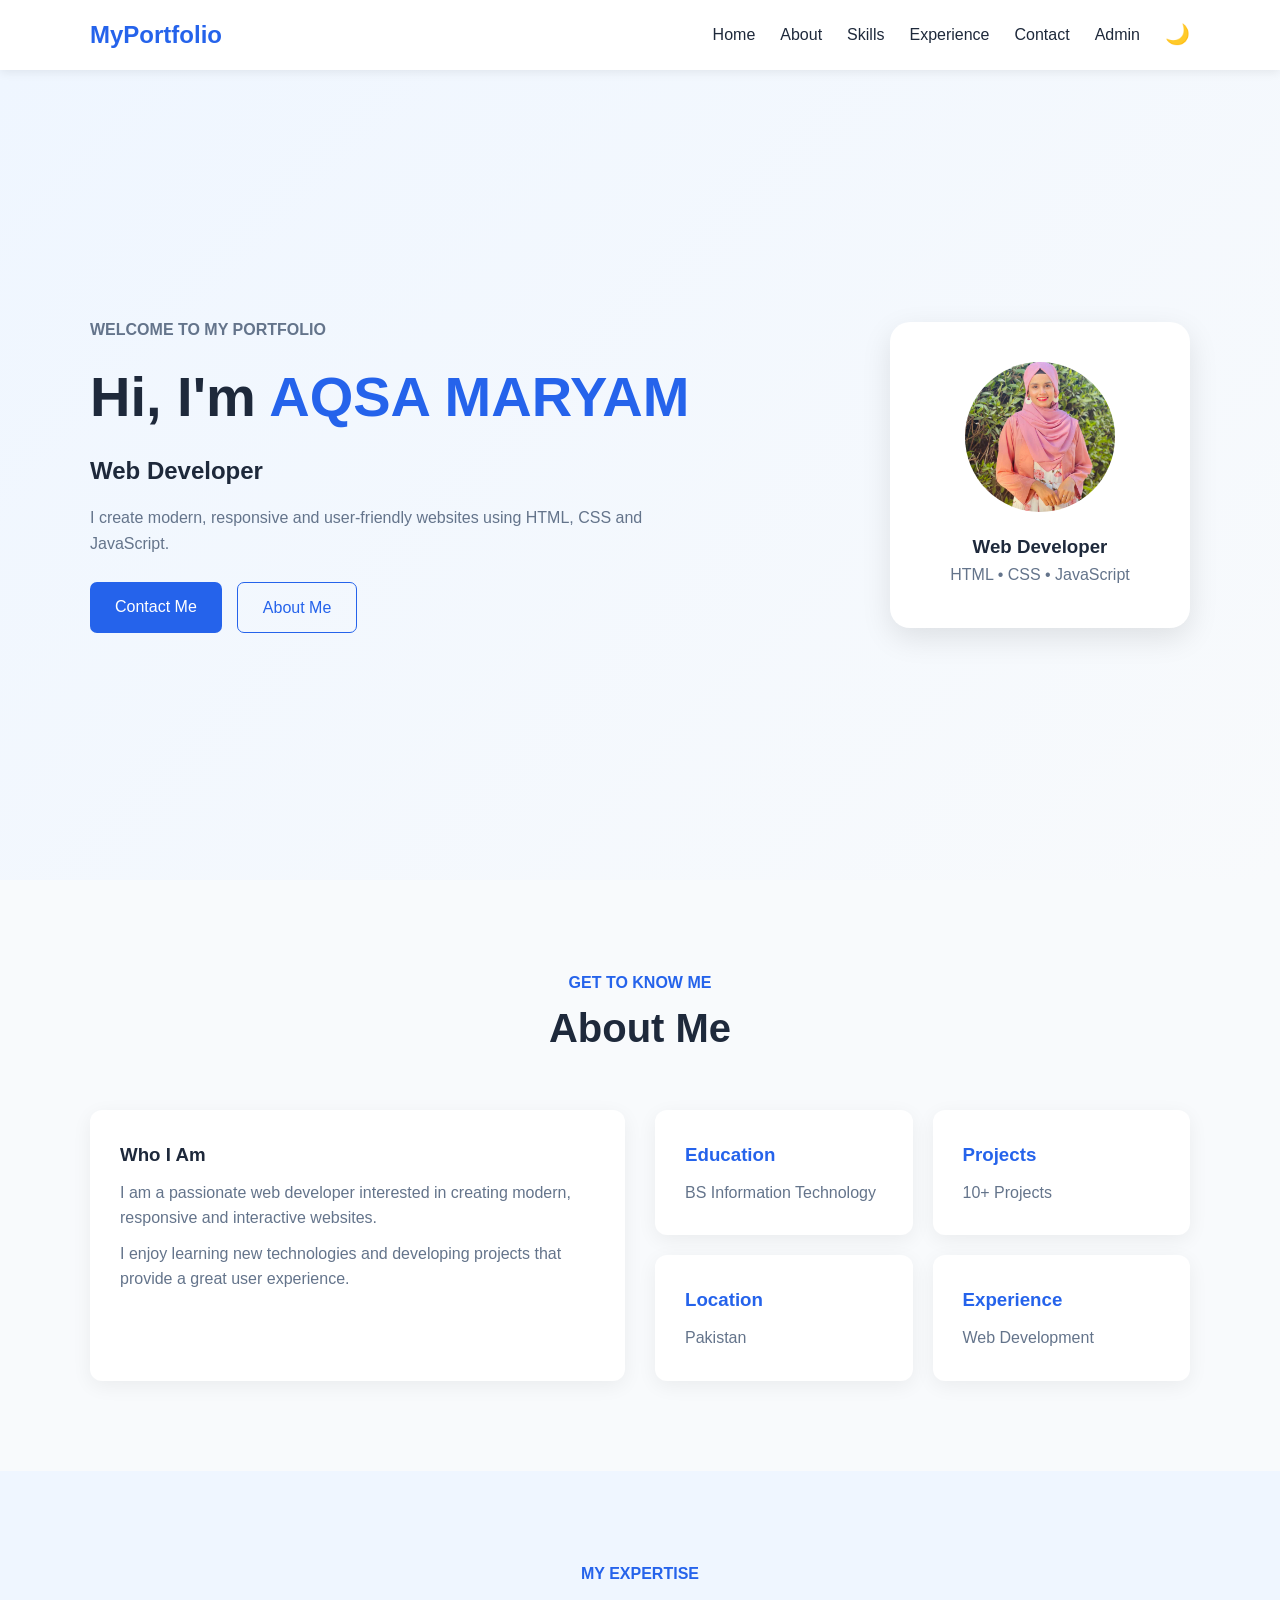
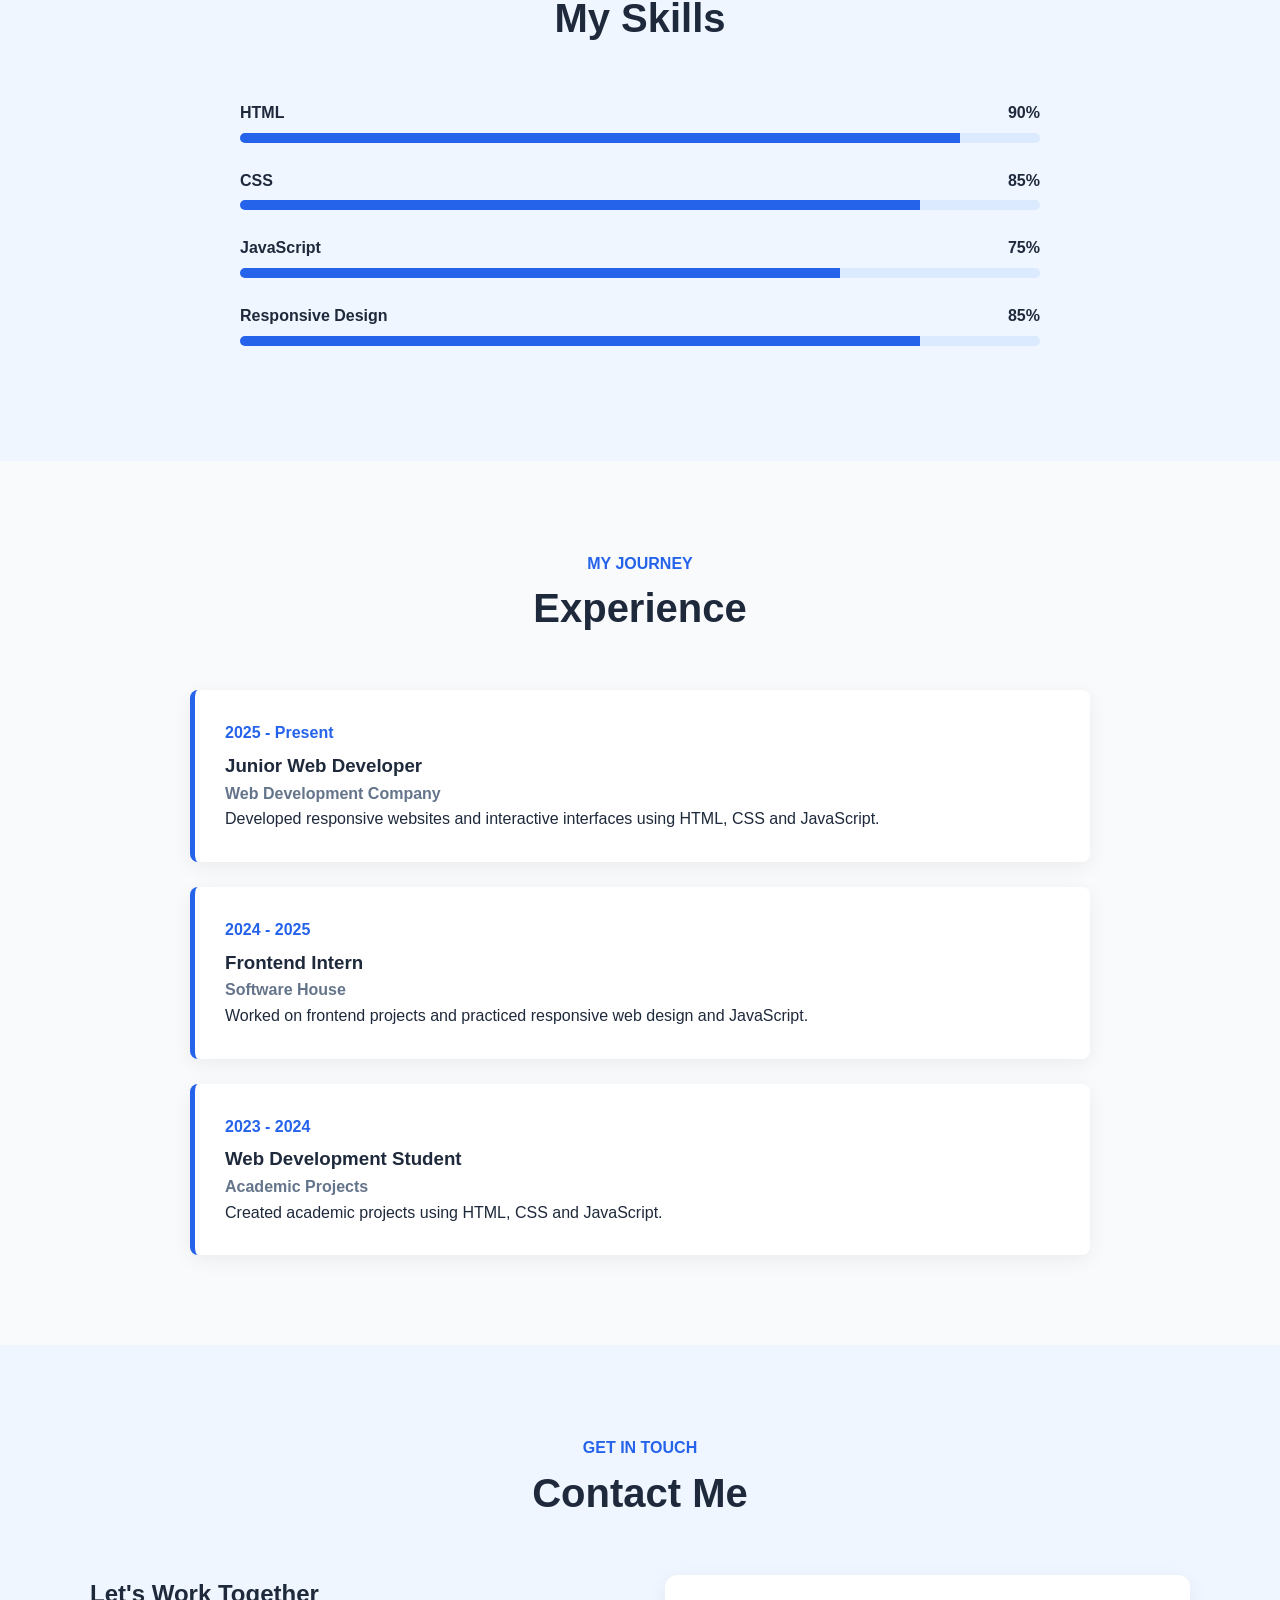
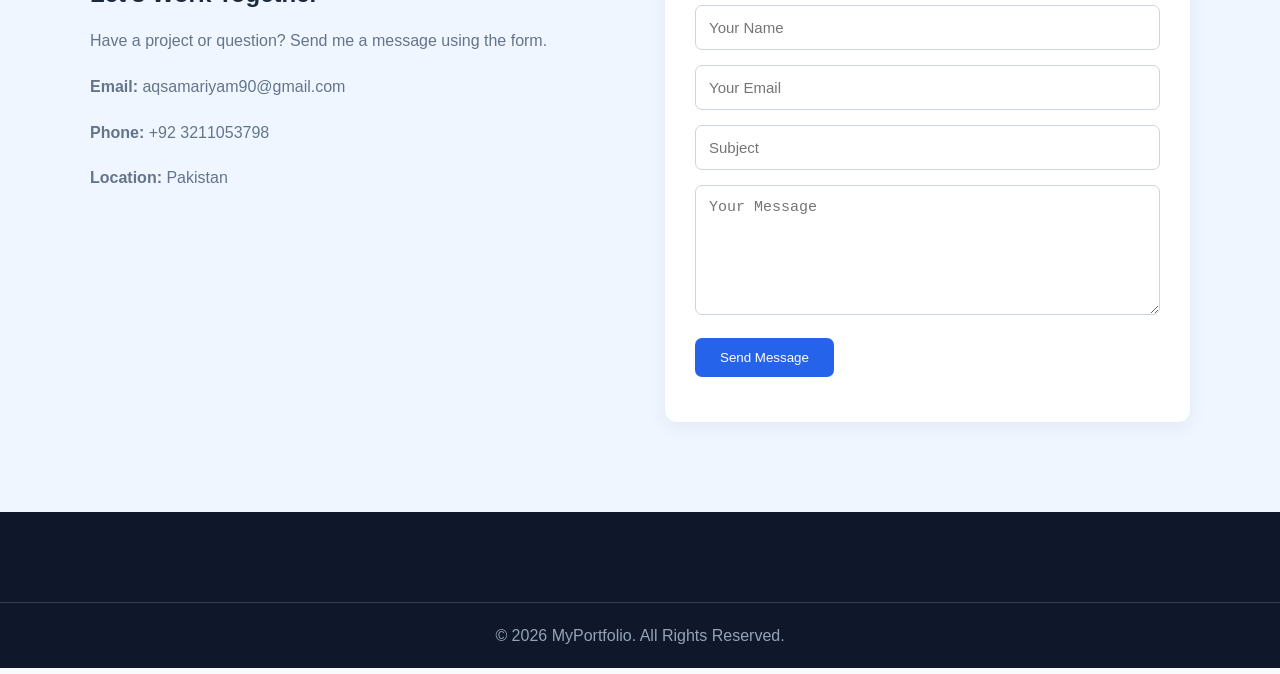
==== index.html @ 2caf653c "Aqsa's 1st" ====
<!DOCTYPE html>
<html lang="en">
<head>
    <meta charset="UTF-8">
    <meta name="viewport" content="width=device-width, initial-scale=1.0">
    <title>Portfolio</title>
    <link rel="stylesheet" href="style.css">
</head>

<body>

<header>
    <nav class="navbar">

        <h2 class="logo">MyPortfolio</h2>

        <button id="menuBtn" class="menu-btn">☰</button>

        <ul id="navLinks">
            <li><a href="#home">Home</a></li>
            <li><a href="#about">About</a></li>
            <li><a href="#skills">Skills</a></li>
            <li><a href="#experience">Experience</a></li>
            <li><a href="#contact">Contact</a></li>
            <li><a href="admin.html">Admin</a></li>
            <li>
                <button id="themeBtn">🌙</button>
            </li>
        </ul>

    </nav>
</header>


<main>

<!-- HOME -->

<section id="home" class="hero">

    <div class="hero-content">

        <div>
            <p class="small-title">WELCOME TO MY PORTFOLIO</p>

            <h1>
                Hi, I'm <span>AQSA MARYAM</span>
            </h1>

            <h2>Web Developer</h2>

            <p>
                I create modern, responsive and user-friendly
                websites using HTML, CSS and JavaScript.
            </p>

            <div class="buttons">
                <a href="#contact" class="btn">Contact Me</a>
                <a href="#about" class="btn outline">About Me</a>
            </div>
        </div>

        <div class="profile">
            <div class="profile-circle">
    <img src="pic.jpeg" alt="Profile Picture">
</div>
            <h3>Web Developer</h3>
            <p>HTML • CSS • JavaScript</p> 
        </div>

    </div>

</section>



<section id="about" class="section">

    <div class="section-title">
        <p>GET TO KNOW ME</p>
        <h2>About Me</h2>
    </div>

    <div class="about-container">

        <div class="card">

            <h3>Who I Am</h3>

            <p>
                I am a passionate web developer interested in
                creating modern, responsive and interactive websites.
            </p>

            <p>
                I enjoy learning new technologies and developing
                projects that provide a great user experience.
            </p>

        </div>

        <div class="about-info">

            <div class="card">
                <h3>Education</h3>
                <p>BS Information Technology</p>
            </div>

            <div class="card">
                <h3>Projects</h3>
                <p>10+ Projects</p>
            </div>

            <div class="card">
                <h3>Location</h3>
                <p>Pakistan</p>
            </div>

            <div class="card">
                <h3>Experience</h3>
                <p>Web Development</p>
            </div>

        </div>

    </div>

</section>

<section id="skills" class="section blue-section">

    <div class="section-title">
        <p>MY EXPERTISE</p>
        <h2>My Skills</h2>
    </div>

    <div class="skills">

        <div class="skill">

            <div>
                <span>HTML</span>
                <span>90%</span>
            </div>

            <div class="skill-bar">
                <div class="progress html"></div>
            </div>

        </div>


        <div class="skill">

            <div>
                <span>CSS</span>
                <span>85%</span>
            </div>

            <div class="skill-bar">
                <div class="progress css"></div>
            </div>

        </div>


        <div class="skill">

            <div>
                <span>JavaScript</span>
                <span>75%</span>
            </div>

            <div class="skill-bar">
                <div class="progress js"></div>
            </div>

        </div>


        <div class="skill">

            <div>
                <span>Responsive Design</span>
                <span>85%</span>
            </div>

            <div class="skill-bar">
                <div class="progress responsive"></div>
            </div>

        </div>

    </div>

</section>


<!-- EXPERIENCE -->

<section id="experience" class="section">

    <div class="section-title">
        <p>MY JOURNEY</p>
        <h2>Experience</h2>
    </div>

    <div class="experience">

        <div class="experience-card">

            <span>2025 - Present</span>

            <h3>Junior Web Developer</h3>

            <h4>Web Development Company</h4>

            <p>
                Developed responsive websites and interactive
                interfaces using HTML, CSS and JavaScript.
            </p>

        </div>


        <div class="experience-card">

            <span>2024 - 2025</span>

            <h3>Frontend Intern</h3>

            <h4>Software House</h4>

            <p>
                Worked on frontend projects and practiced
                responsive web design and JavaScript.
            </p>

        </div>


        <div class="experience-card">

            <span>2023 - 2024</span>

            <h3>Web Development Student</h3>

            <h4>Academic Projects</h4>

            <p>
                Created academic projects using HTML, CSS
                and JavaScript.
            </p>

        </div>

    </div>

</section>


<!-- CONTACT -->

<section id="contact" class="section blue-section">

    <div class="section-title">
        <p>GET IN TOUCH</p>
        <h2>Contact Me</h2>
    </div>

    <div class="contact-container">

        <div class="contact-info">

            <h2>Let's Work Together</h2>

            <p>
                Have a project or question?
                Send me a message using the form.
            </p>

            <p><strong>Email:</strong> aqsamariyam90@gmail.com</p>

            <p><strong>Phone:</strong> +92 3211053798 </p>

            <p><strong>Location:</strong> Pakistan</p>

        </div>


        <form id="contactForm">

            <input
                type="text"
                id="name"
                placeholder="Your Name"
                required
            >

            <input
                type="email"
                id="email"
                placeholder="Your Email"
                required
            >

            <input
                type="text"
                id="subject"
                placeholder="Subject"
                required
            >

            <textarea
                id="message"
                placeholder="Your Message"
                rows="6"
                required
            ></textarea>

            <button type="submit" class="btn">
                Send Message
            </button>

            <p id="formMessage"></p>

        </form>

    </div>

</section>




<!-- FOOTER -->

<footer>

    <div class="copyright">
        © 2026 MyPortfolio. All Rights Reserved.
    </div>

</footer>


<script src="script.js"></script>

</body>
</html>
---- style.css ----
* {
    margin: 0;
    padding: 0;
    box-sizing: border-box;
}

html {
    scroll-behavior: smooth;
}

body {
    font-family: Arial, sans-serif;
    background: #f8fafc;
    color: #1e293b;
    line-height: 1.6;
}

a {
    text-decoration: none;
    color: inherit;
}

button {
    cursor: pointer;
}

header {
    position: sticky;
    top: 0;
    z-index: 1000;
    background: white;
    box-shadow: 0 2px 10px rgba(0, 0, 0, 0.08);
}

.navbar {
    width: 90%;
    max-width: 1100px;
    margin: auto;
    min-height: 70px;
    display: flex;
    justify-content: space-between;
    align-items: center;
}

.logo {
    color: #2563eb;
}

#navLinks {
    display: flex;
    align-items: center;
    gap: 25px;
    list-style: none;
}

#navLinks a {
    font-weight: 500;
}

#navLinks a:hover {
    color: #2563eb;
}

#themeBtn {
    border: none;
    background: transparent;
    font-size: 20px;
}

.menu-btn {
    display: none;
    border: none;
    background: transparent;
    font-size: 25px;
}


/* Hero */

.hero {
    min-height: 90vh;
    display: flex;
    align-items: center;
    background: linear-gradient(135deg, #eff6ff, #f8fafc);
}

.hero-content {
    width: 90%;
    max-width: 1100px;
    margin: auto;
    display: flex;
    justify-content: space-between;
    align-items: center;
    gap: 50px;
}

.small-title,
.section-title p {
    color: #2563eb;
    font-weight: bold;
}

.hero h1 {
    font-size: 3.5rem;
    margin: 10px 0;
}

.hero h1 span {
    color: #2563eb;
}

.hero h2 {
    margin-bottom: 15px;
}

.hero p {
    color: #64748b;
    max-width: 600px;
}

.buttons {
    margin-top: 25px;
    display: flex;
    gap: 15px;
}

.btn {
    display: inline-block;
    border: none;
    background: #2563eb;
    color: white;
    padding: 12px 25px;
    border-radius: 7px;
    transition: 0.3s;
}

.btn:hover {
    background: #1d4ed8;
    transform: translateY(-2px);
}

.outline {
    background: transparent;
    color: #2563eb;
    border: 1px solid #2563eb;
}

.outline:hover {
    color: white;
}

.profile {
    width: 300px;
    background: white;
    padding: 40px;
    border-radius: 20px;
    text-align: center;
    box-shadow: 0 10px 30px rgba(0, 0, 0, 0.1);
}

.profile-circle {
    width: 150px;
    height: 150px;
    margin: auto auto 20px;
    border-radius: 50%;
    background: #2563eb;
    color: white;
    display: flex;
    align-items: center;
    justify-content: center;
    font-size: 45px;
    font-weight: bold;
}


/* Sections */

.section {
    padding: 90px 5%;
}

.section-title {
    text-align: center;
    margin-bottom: 50px;
}

.section-title h2 {
    font-size: 2.5rem;
}


/* About */

.about-container {
    max-width: 1100px;
    margin: auto;
    display: grid;
    grid-template-columns: 1fr 1fr;
    gap: 30px;
}

.card {
    background: white;
    padding: 30px;
    border-radius: 12px;
    box-shadow: 0 5px 20px rgba(0, 0, 0, 0.06);
}

.card p {
    color: #64748b;
    margin-top: 10px;
}

.about-info {
    display: grid;
    grid-template-columns: 1fr 1fr;
    gap: 20px;
}

.about-info .card h3 {
    color: #2563eb;
}
.profile-circle {
    width: 150px;
    height: 150px;
    border-radius: 50%;
    overflow: hidden;
}

.profile-circle img {
    width: 100%;
    height: 100%;
    object-fit: cover;
}

/* Skills */

.blue-section {
    background: #eff6ff;
}

.skills {
    max-width: 800px;
    margin: auto;
}

.skill {
    margin-bottom: 25px;
}

.skill > div:first-child {
    display: flex;
    justify-content: space-between;
    margin-bottom: 7px;
    font-weight: bold;
}

.skill-bar {
    height: 10px;
    background: #dbeafe;
    border-radius: 20px;
    overflow: hidden;
}

.progress {
    height: 100%;
    background: #2563eb;
}

.html {
    width: 90%;
}

.css {
    width: 85%;
}

.js {
    width: 75%;
}

.responsive {
    width: 85%;
}


/* Experience */

.experience {
    max-width: 900px;
    margin: auto;
    display: grid;
    gap: 25px;
}

.experience-card {
    background: white;
    padding: 30px;
    border-left: 5px solid #2563eb;
    border-radius: 8px;
    box-shadow: 0 5px 20px rgba(0, 0, 0, 0.06);
}

.experience-card span {
    color: #2563eb;
    font-weight: bold;
}

.experience-card h3 {
    margin-top: 5px;
}

.experience-card h4 {
    color: #64748b;
}


/* Contact */

.contact-container {
    max-width: 1100px;
    margin: auto;
    display: grid;
    grid-template-columns: 1fr 1fr;
    gap: 50px;
}

.contact-info h2 {
    margin-bottom: 15px;
}

.contact-info p {
    color: #64748b;
    margin-bottom: 20px;
}

#contactForm {
    background: white;
    padding: 30px;
    border-radius: 12px;
    box-shadow: 0 5px 20px rgba(0, 0, 0, 0.06);
}

#contactForm input,
#contactForm textarea {
    width: 100%;
    margin-bottom: 15px;
    padding: 13px;
    border: 1px solid #cbd5e1;
    border-radius: 7px;
    outline: none;
    font-size: 15px;
}

#contactForm input:focus,
#contactForm textarea:focus {
    border-color: #2563eb;
}

#formMessage {
    margin-top: 15px;
    font-weight: bold;
}


/* Admin */

.admin-section {
    background: #f1f5f9;
}

.dashboard {
    max-width: 1100px;
    margin: auto auto 30px;
    display: grid;
    grid-template-columns: repeat(3, 1fr);
    gap: 20px;
}

.dashboard-card {
    background: white;
    padding: 25px;
    border-radius: 12px;
    box-shadow: 0 5px 20px rgba(0, 0, 0, 0.06);
}

.dashboard-card h3 {
    color: #64748b;
}

.dashboard-card h2 {
    margin-top: 8px;
    color: #2563eb;
}

.message-box {
    max-width: 1100px;
    margin: auto;
    background: white;
    padding: 25px;
    border-radius: 12px;
    box-shadow: 0 5px 20px rgba(0, 0, 0, 0.06);
}

.message-header {
    display: flex;
    justify-content: space-between;
    align-items: center;
    margin-bottom: 25px;
}

.message-header p {
    color: #64748b;
}

.delete-all {
    border: none;
    background: #ef4444;
    color: white;
    padding: 10px 18px;
    border-radius: 7px;
}

.table-container {
    overflow-x: auto;
}

table {
    width: 100%;
    min-width: 800px;
    border-collapse: collapse;
}

th,
td {
    padding: 13px;
    text-align: left;
    border-bottom: 1px solid #e2e8f0;
}

th {
    background: #f8fafc;
}

.delete-btn {
    border: none;
    background: #ef4444;
    color: white;
    padding: 7px 12px;
    border-radius: 5px;
}

.empty {
    text-align: center;
    padding: 30px;
    color: #64748b;
    display: none;
}


/* Footer */

footer {
    background: #0f172a;
    color: white;
    padding-top: 50px;
}

.footer-content {
    width: 90%;
    max-width: 1100px;
    margin: auto;
    display: flex;
    justify-content: space-between;
    gap: 30px;
}

.footer-content p {
    color: #94a3b8;
}

.footer-links {
    display: flex;
    gap: 20px;
    flex-wrap: wrap;
}

.footer-links a:hover {
    color: #60a5fa;
}

.copyright {
    margin-top: 40px;
    padding: 20px;
    text-align: center;
    border-top: 1px solid #334155;
    color: #94a3b8;
}


/* Dark Mode */

body.dark {
    background: #0f172a;
    color: #f8fafc;
}

body.dark header,
body.dark .profile,
body.dark .card,
body.dark .experience-card,
body.dark #contactForm,
body.dark .dashboard-card,
body.dark .message-box {
    background: #1e293b;
}

body.dark .hero {
    background: #0f172a;
}

body.dark .blue-section,
body.dark .admin-section {
    background: #111827;
}

body.dark .hero p,
body.dark .card p,
body.dark .contact-info p,
body.dark .message-header p,
body.dark .dashboard-card h3 {
    color: #cbd5e1;
}

body.dark th {
    background: #334155;
}

body.dark th,
body.dark td {
    border-color: #475569;
}


/* Responsive */

@media (max-width: 768px) {

    .menu-btn {
        display: block;
    }

    #navLinks {
        position: absolute;
        top: 70px;
        left: 0;
        width: 100%;
        background: white;
        display: none;
        flex-direction: column;
        padding: 20px;
    }

    #navLinks.active {
        display: flex;
    }

    body.dark #navLinks {
        background: #1e293b;
    }

    .hero-content {
        flex-direction: column;
        text-align: center;
        padding: 70px 0;
    }

    .hero h1 {
        font-size: 2.5rem;
    }

    .buttons {
        justify-content: center;
    }

    .about-container,
    .contact-container {
        grid-template-columns: 1fr;
    }

    .dashboard {
        grid-template-columns: 1fr;
    }

    .footer-content {
        flex-direction: column;
    }
}

@media (max-width: 480px) {

    .section {
        padding: 60px 5%;
    }

    .hero h1 {
        font-size: 2rem;
    }

    .profile {
        width: 100%;
    }

    .about-info {
        grid-template-columns: 1fr;
    }

    .message-header {
        flex-direction: column;
        align-items: flex-start;
        gap: 15px;
    }

    .section-title h2 {
        font-size: 2rem;
    }
}
/* Separate Admin Page */

.admin-container {
    width: 90%;
    max-width: 1200px;
    margin: 50px auto;
}

.admin-header {
    display: flex;
    justify-content: space-between;
    align-items: center;
    margin-bottom: 35px;
}

.admin-header h1 {
    color: #2563eb;
}

.admin-header button,
.back-btn {
    border: none;
    background: #2563eb;
    color: white;
    padding: 10px 18px;
    border-radius: 7px;
    cursor: pointer;
    text-decoration: none;
    margin-left: 10px;
}

.admin-header button:hover,
.back-btn:hover {
    background: #1d4ed8;
}

.admin-stats {
    display: grid;
    grid-template-columns: repeat(2, 1fr);
    gap: 25px;
    margin-bottom: 30px;
}

.stat-card {
    background: white;
    padding: 30px;
    border-radius: 12px;
    box-shadow: 0 5px 20px rgba(0, 0, 0, 0.06);
}

.stat-card h3 {
    color: #64748b;
    margin-bottom: 10px;
}

.stat-card p {
    font-size: 30px;
    font-weight: bold;
    color: #2563eb;
}

.messages-section {
    background: white;
    padding: 30px;
    border-radius: 12px;
    box-shadow: 0 5px 20px rgba(0, 0, 0, 0.06);
}

.section-header {
    display: flex;
    justify-content: space-between;
    align-items: center;
    margin-bottom: 25px;
}

.section-header h2 {
    margin-bottom: 5px;
}

.section-header p {
    color: #64748b;
}

#clearMessages {
    border: none;
    background: #ef4444;
    color: white;
    padding: 10px 18px;
    border-radius: 7px;
    cursor: pointer;
}

#clearMessages:hover {
    background: #dc2626;
}

.messages-section table {
    width: 100%;
    min-width: 800px;
    border-collapse: collapse;
}

.messages-section th,
.messages-section td {
    padding: 13px;
    text-align: left;
    border-bottom: 1px solid #e2e8f0;
}

.messages-section th {
    background: #f8fafc;
}

.delete-btn {
    border: none;
    background: #ef4444;
    color: white;
    padding: 7px 12px;
    border-radius: 5px;
    cursor: pointer;
}

.delete-btn:hover {
    background: #dc2626;
}

#emptyMessage {
    text-align: center;
    padding: 30px;
    color: #64748b;
    display: none;
}


/* Admin Dark Mode */

body.dark .stat-card,
body.dark .messages-section {
    background: #1e293b;
}

body.dark .section-header p,
body.dark .stat-card h3,
body.dark #emptyMessage {
    color: #cbd5e1;
}

body.dark .messages-section th {
    background: #334155;
}

body.dark .messages-section th,
body.dark .messages-section td {
    border-color: #475569;
}


/* Admin Responsive */

@media (max-width: 768px) {

    .admin-header {
        flex-direction: column;
        align-items: flex-start;
        gap: 20px;
    }

    .admin-header button,
    .back-btn {
        margin-left: 0;
        margin-right: 8px;
    }

    .admin-stats {
        grid-template-columns: 1fr;
    }

    .section-header {
        flex-direction: column;
        align-items: flex-start;
        gap: 15px;
    }

}
/* Admin Login */

.login-page {
    min-height: 100vh;
    display: flex;
    align-items: center;
    justify-content: center;
    background: linear-gradient(135deg, #eff6ff, #f8fafc);
    padding: 20px;
}

.login-box {
    width: 100%;
    max-width: 400px;
    background: white;
    padding: 40px;
    border-radius: 15px;
    box-shadow: 0 10px 30px rgba(0, 0, 0, 0.1);
    text-align: center;
}

.login-box h1 {
    color: #2563eb;
    margin-bottom: 10px;
}

.login-box > p {
    color: #64748b;
    margin-bottom: 25px;
}

#loginForm input {
    width: 100%;
    padding: 13px;
    margin-bottom: 15px;
    border: 1px solid #cbd5e1;
    border-radius: 7px;
    outline: none;
    font-size: 15px;
}

#loginForm input:focus {
    border-color: #2563eb;
}

#loginForm button {
    width: 100%;
    border: none;
    background: #2563eb;
    color: white;
    padding: 13px;
    border-radius: 7px;
    font-size: 16px;
    cursor: pointer;
}

#loginForm button:hover {
    background: #1d4ed8;
}

#loginMessage {
    margin-top: 15px;
    font-weight: bold;
}


/* Hide Admin Panel */

#adminPage {
    display: none;
}


/* Admin Login Dark Mode */

body.dark .login-page {
    background: #0f172a;
}

body.dark .login-box {
    background: #1e293b;
}

body.dark .login-box > p {
    color: #cbd5e1;
}

body.dark #loginForm input {
    background: #334155;
    color: white;
    border-color: #475569;
}
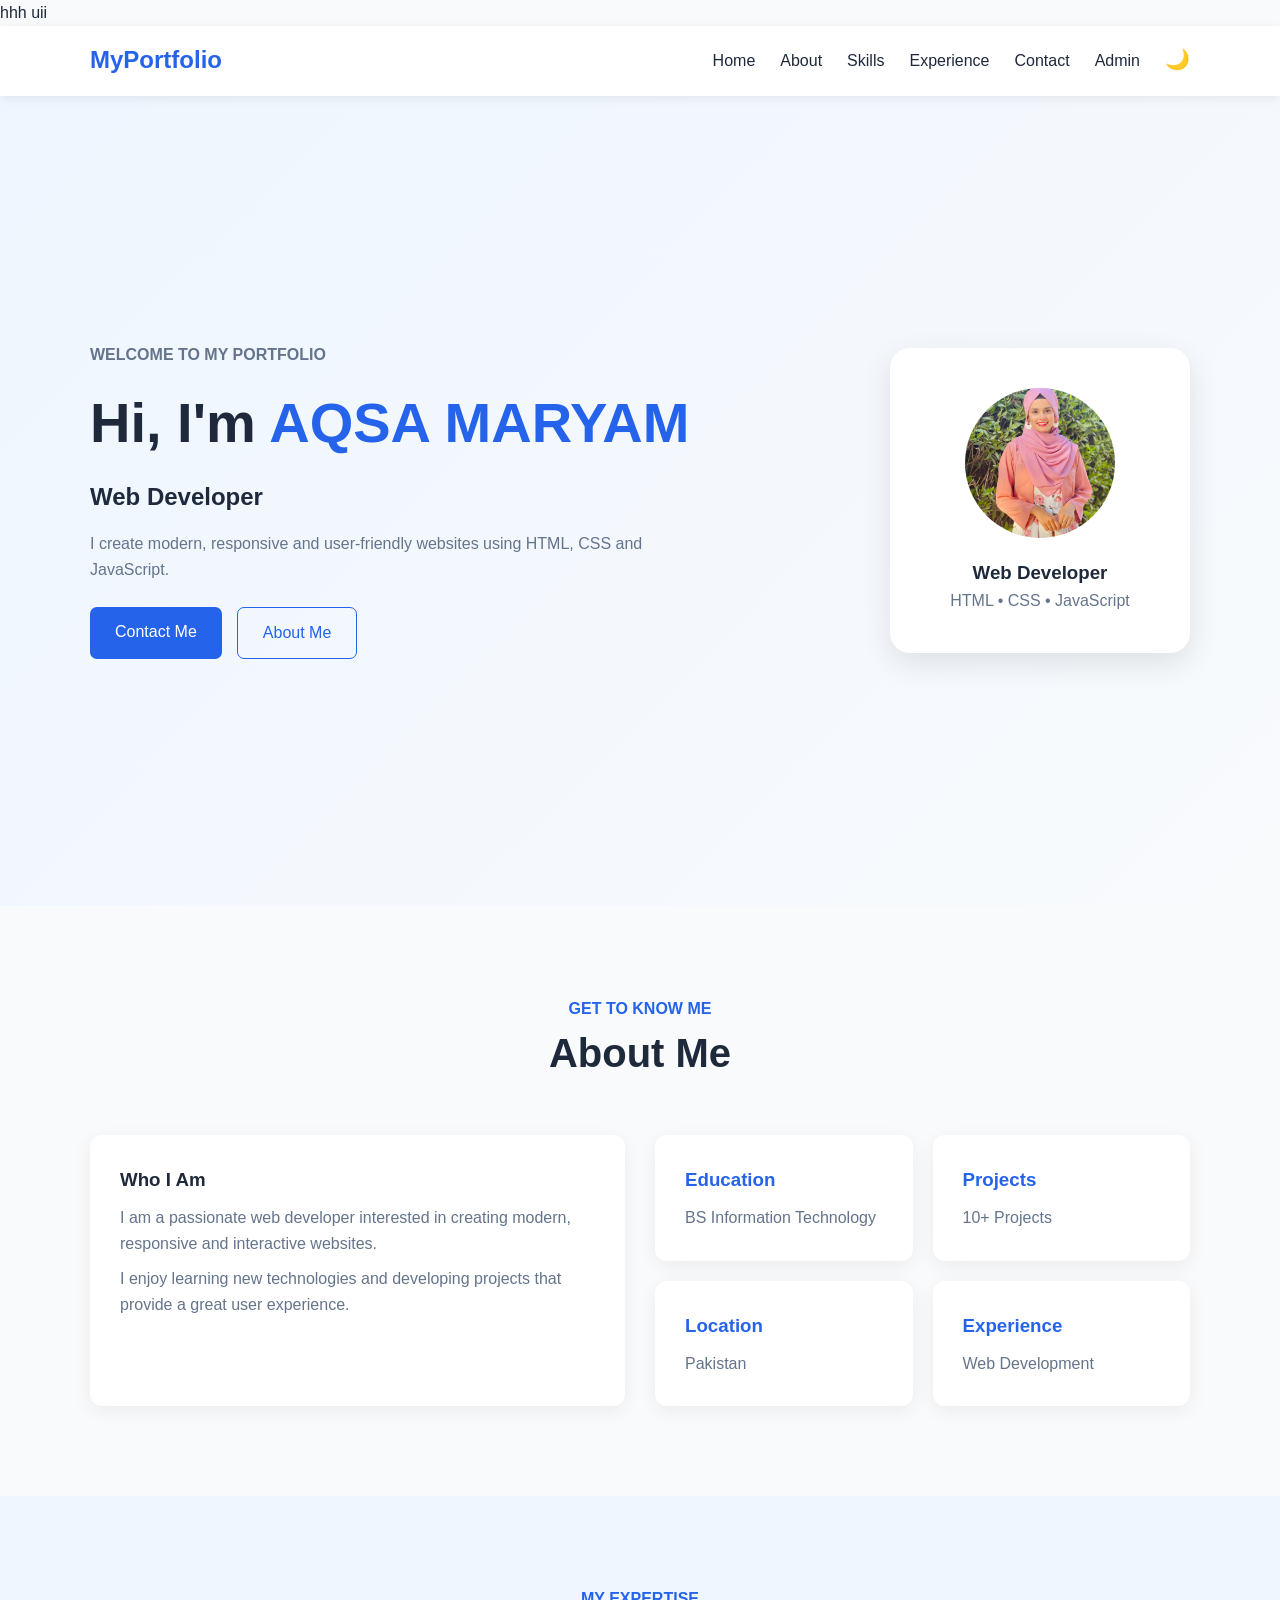
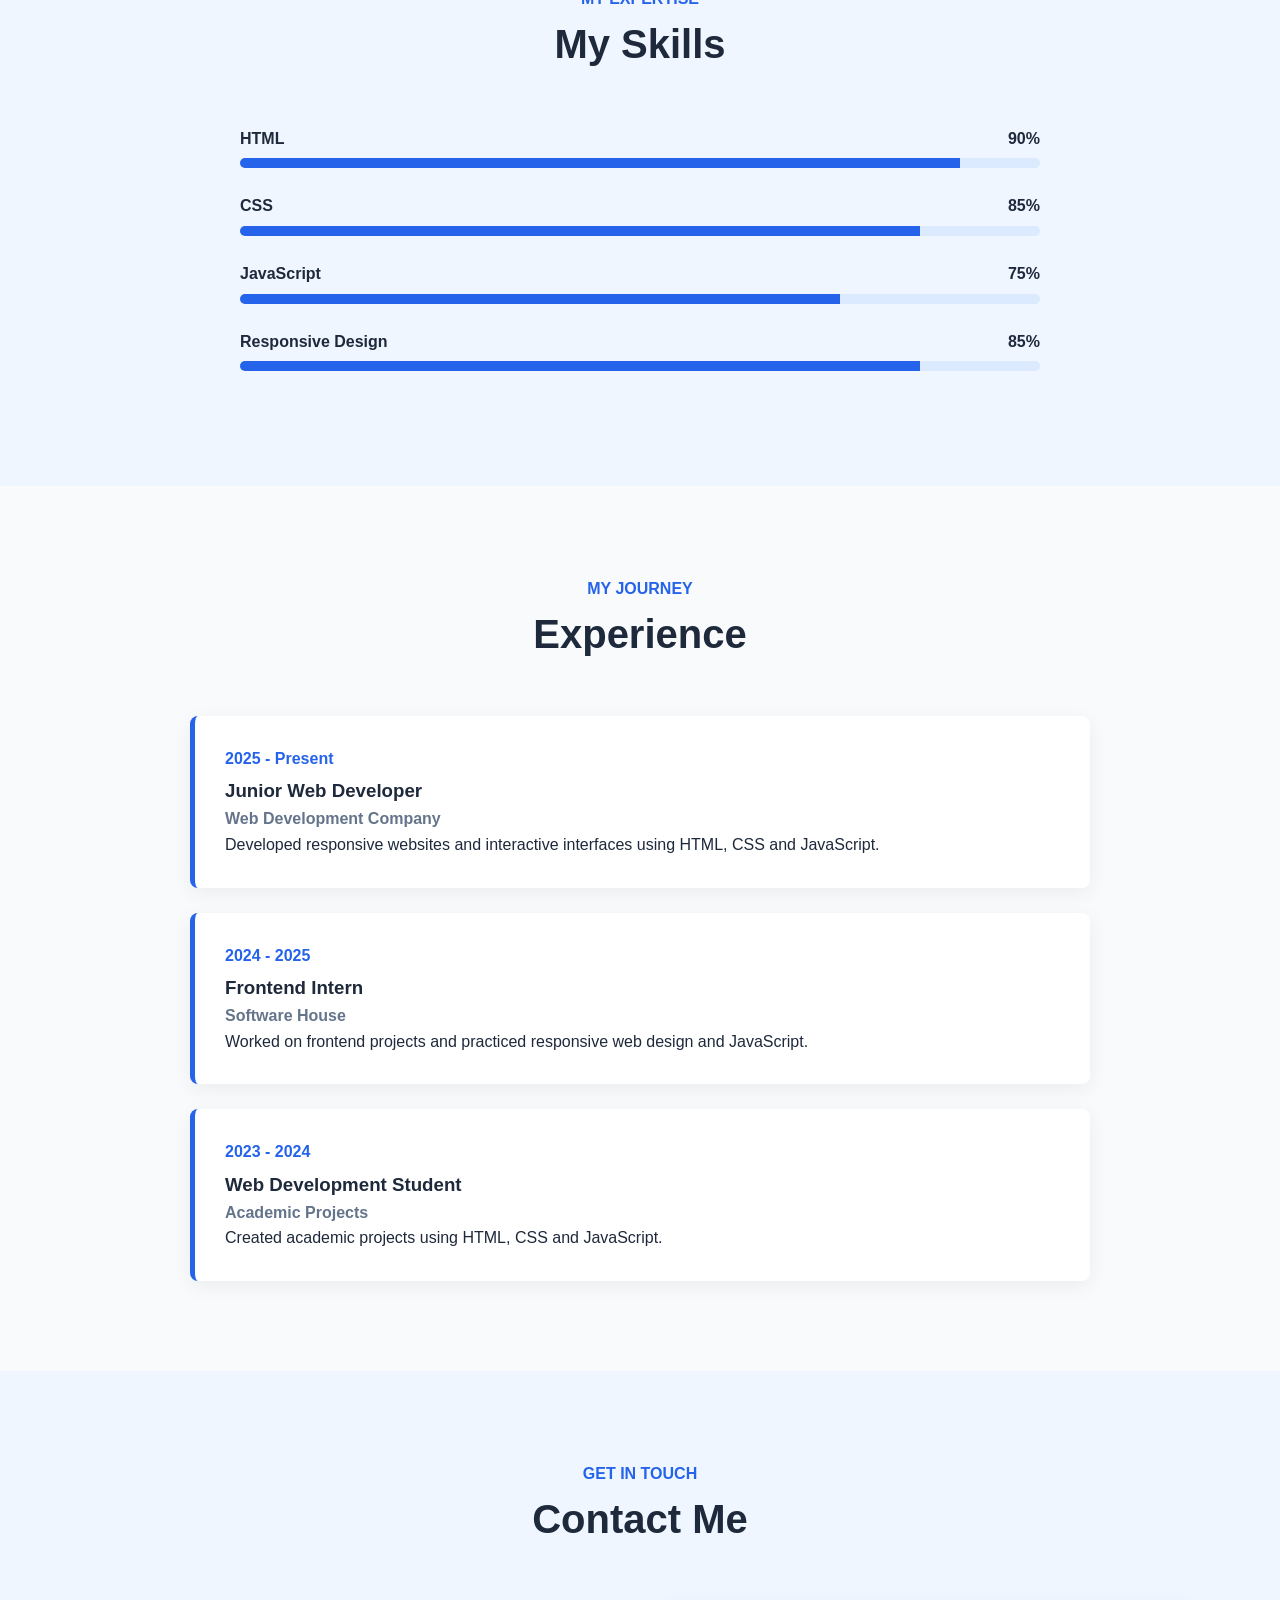
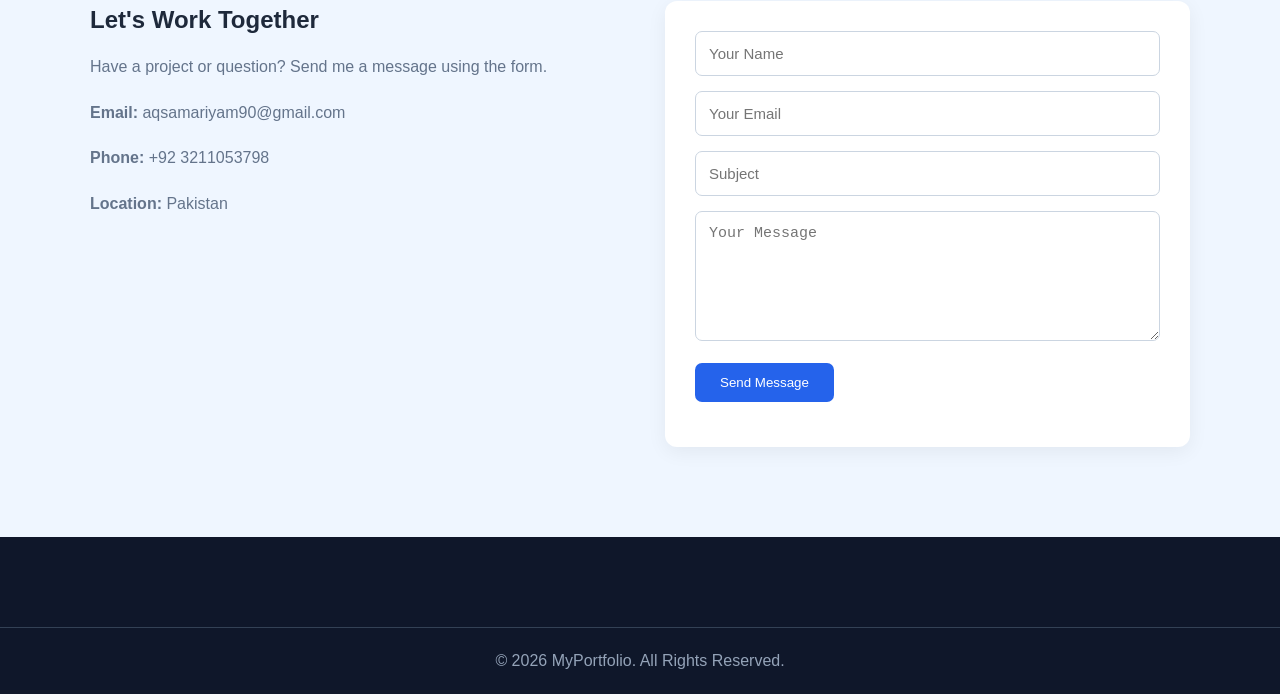
==== commit 46d0e689: "2nd commit" ====
--- a/index.html
+++ b/index.html
@@ -6,9 +6,9 @@
     <title>Portfolio</title>
     <link rel="stylesheet" href="style.css">
 </head>
-
+hhh
 <body>
-
+uii
 <header>
     <nav class="navbar">
 
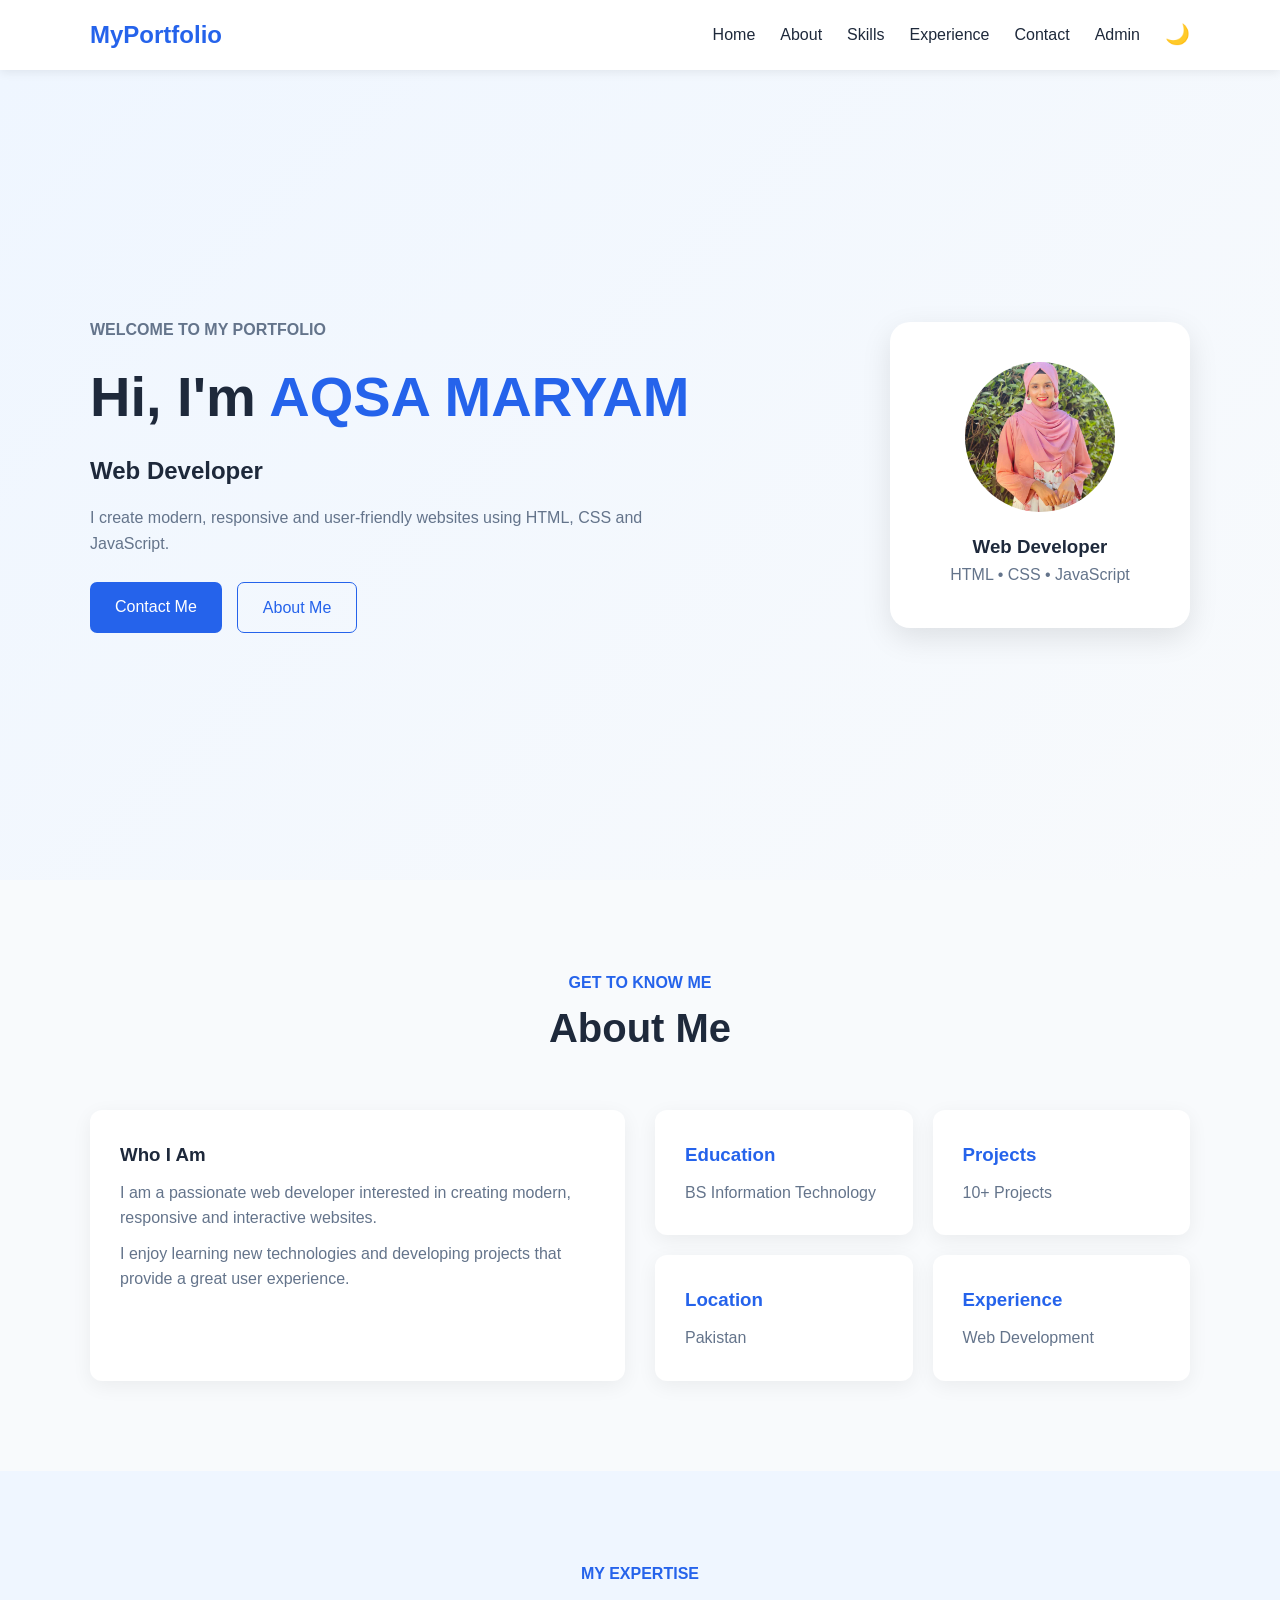
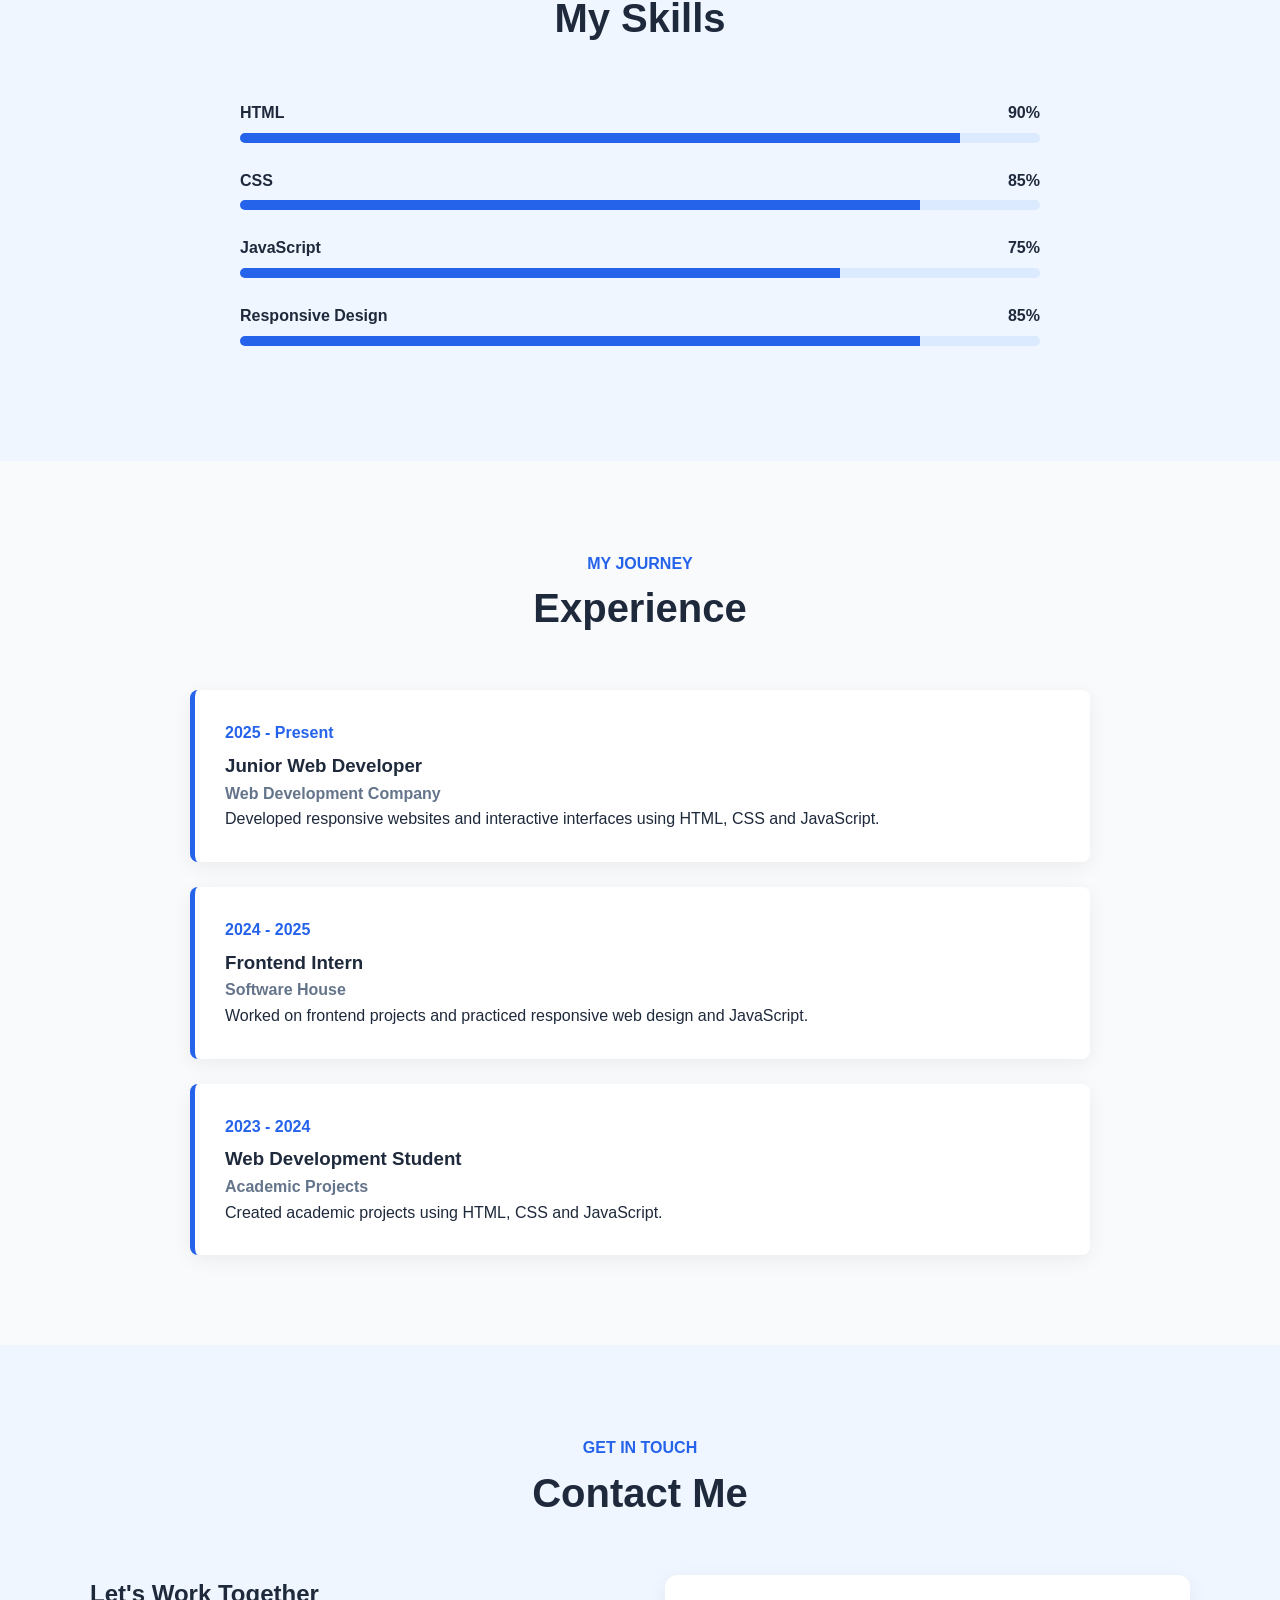
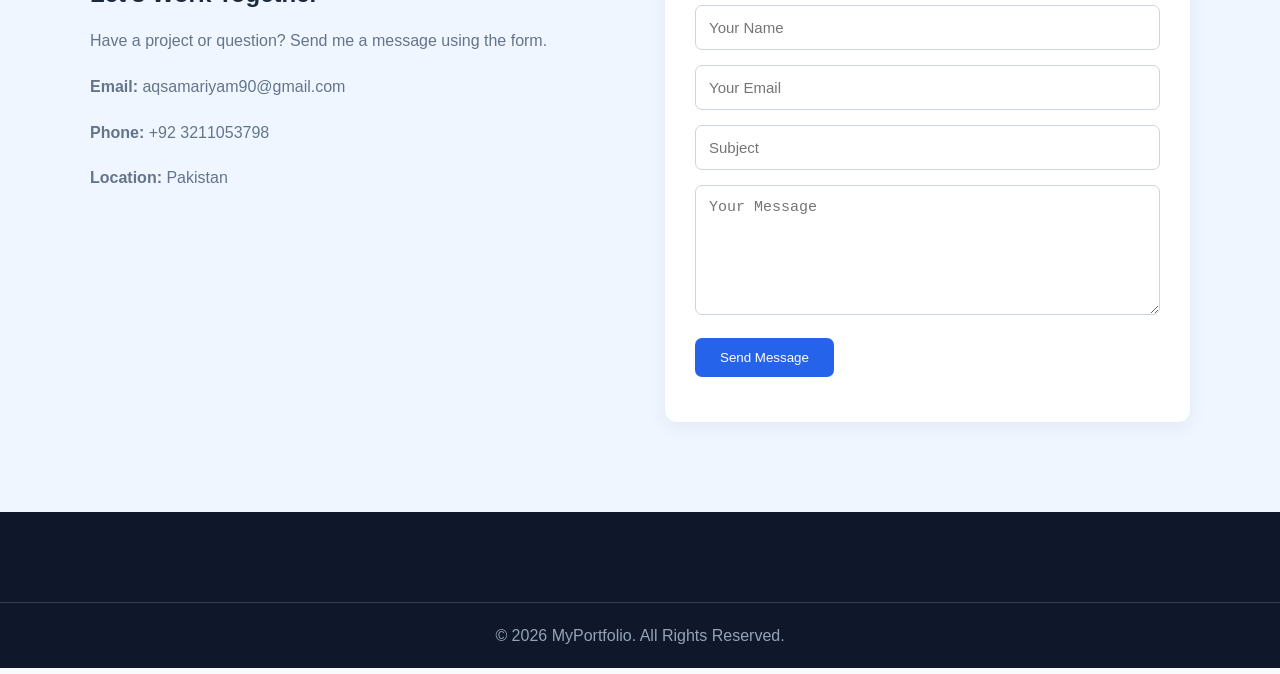
==== commit dc6910e2: "changes" ====
--- a/index.html
+++ b/index.html
@@ -6,9 +6,7 @@
     <title>Portfolio</title>
     <link rel="stylesheet" href="style.css">
 </head>
-hhh
 <body>
-uii
 <header>
     <nav class="navbar">
 
@@ -34,7 +32,6 @@
 
 <main>
 
-<!-- HOME -->
 
 <section id="home" class="hero">
 
@@ -196,8 +193,6 @@
 </section>
 
 
-<!-- EXPERIENCE -->
-
 <section id="experience" class="section">
 
     <div class="section-title">
@@ -258,8 +253,6 @@
 
 </section>
 
-
-<!-- CONTACT -->
 
 <section id="contact" class="section blue-section">
 
@@ -331,10 +324,6 @@
 </section>
 
 
-
-
-<!-- FOOTER -->
-
 <footer>
 
     <div class="copyright">
--- a/style.css
+++ b/style.css
@@ -283,8 +283,6 @@
     width: 85%;
 }
 
-
-/* Experience */
 
 .experience {
     max-width: 900px;
@@ -458,8 +456,6 @@
 }
 
 
-/* Footer */
-
 footer {
     background: #0f172a;
     color: white;
@@ -497,8 +493,6 @@
     color: #94a3b8;
 }
 
-
-/* Dark Mode */
 
 body.dark {
     background: #0f172a;
